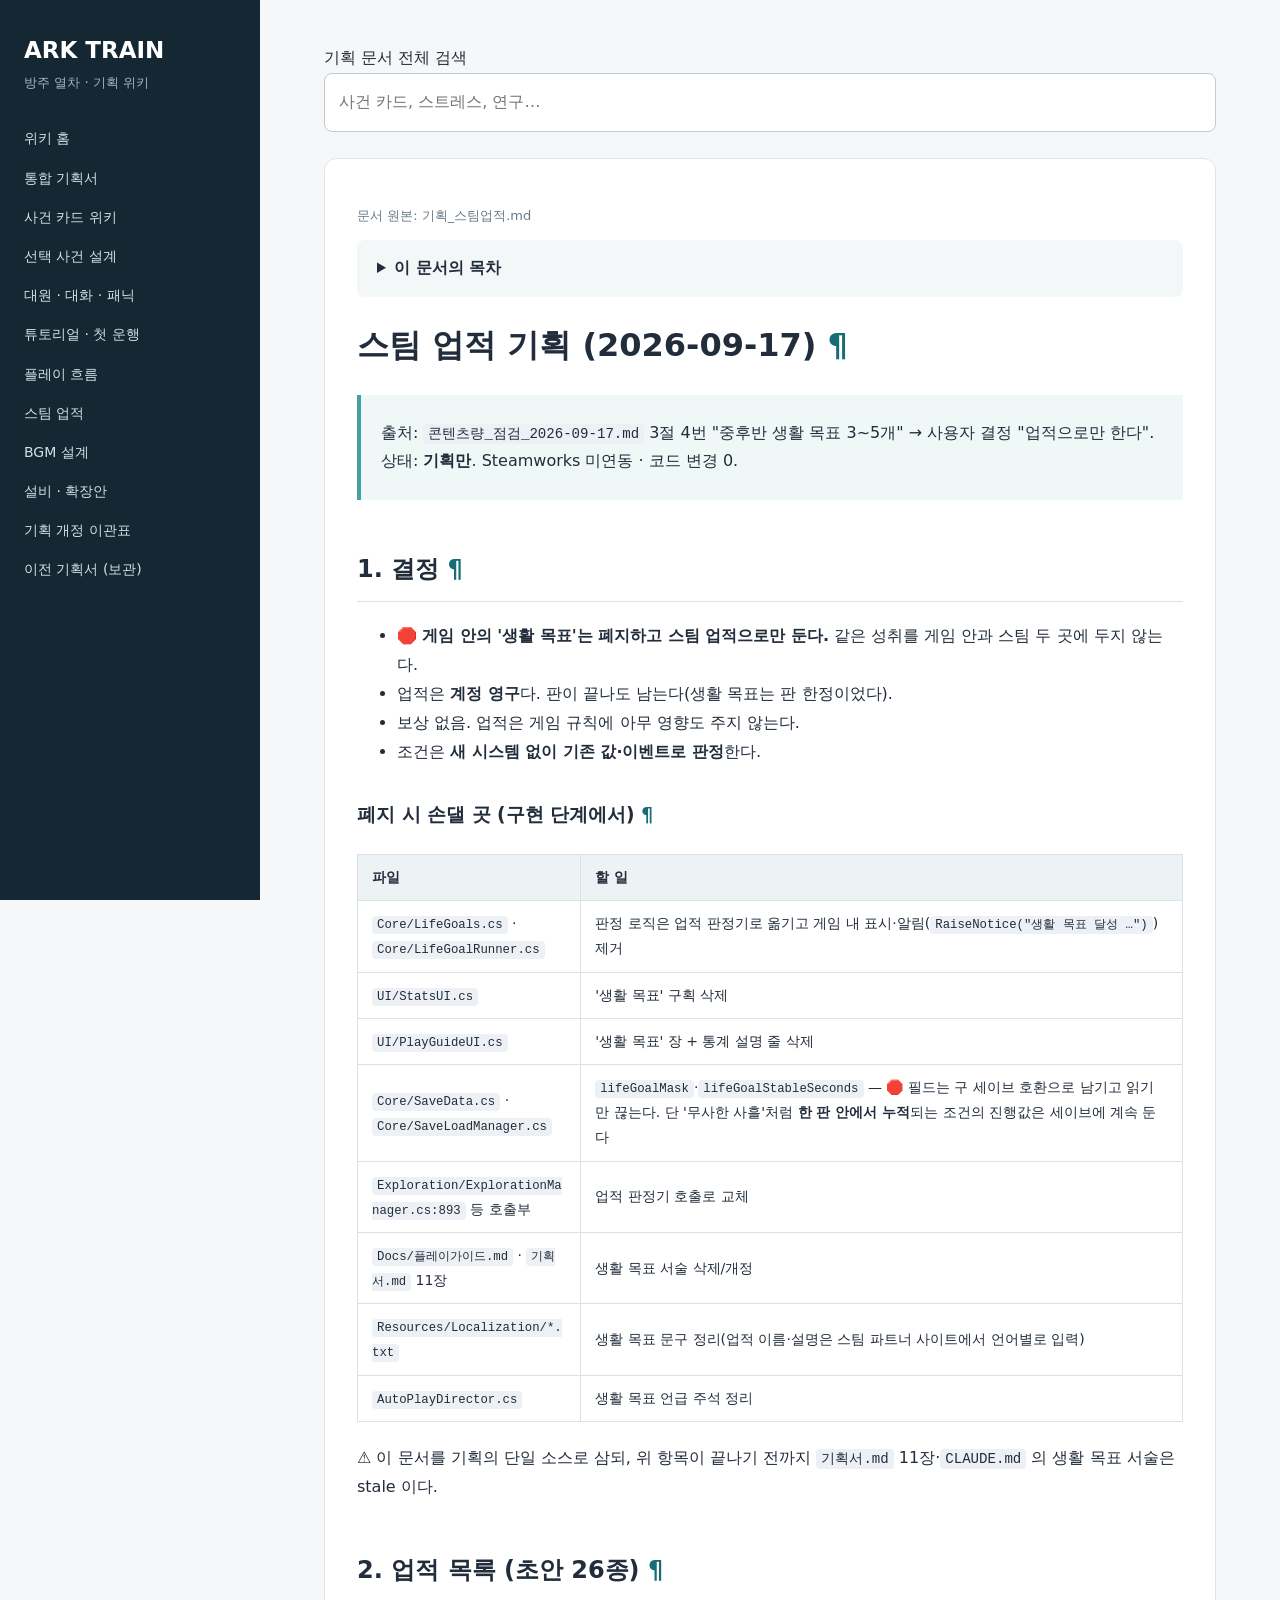
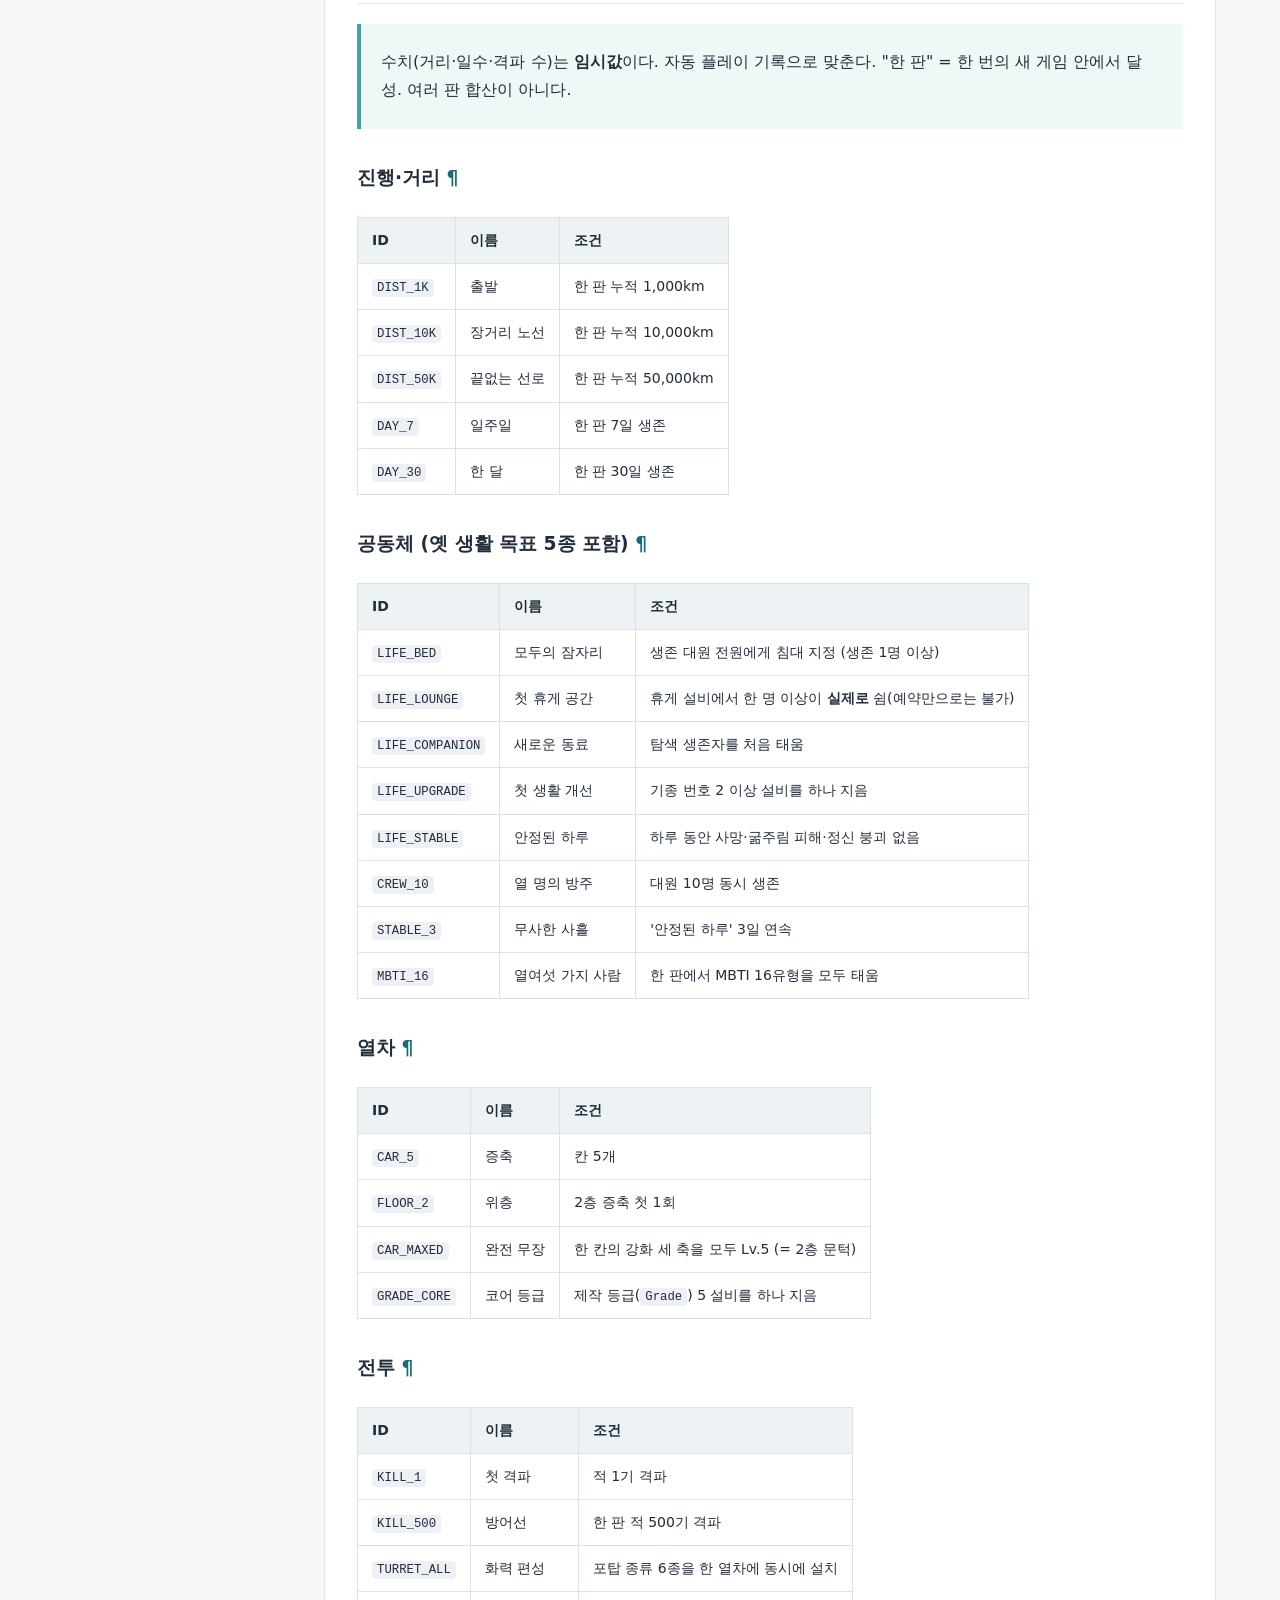
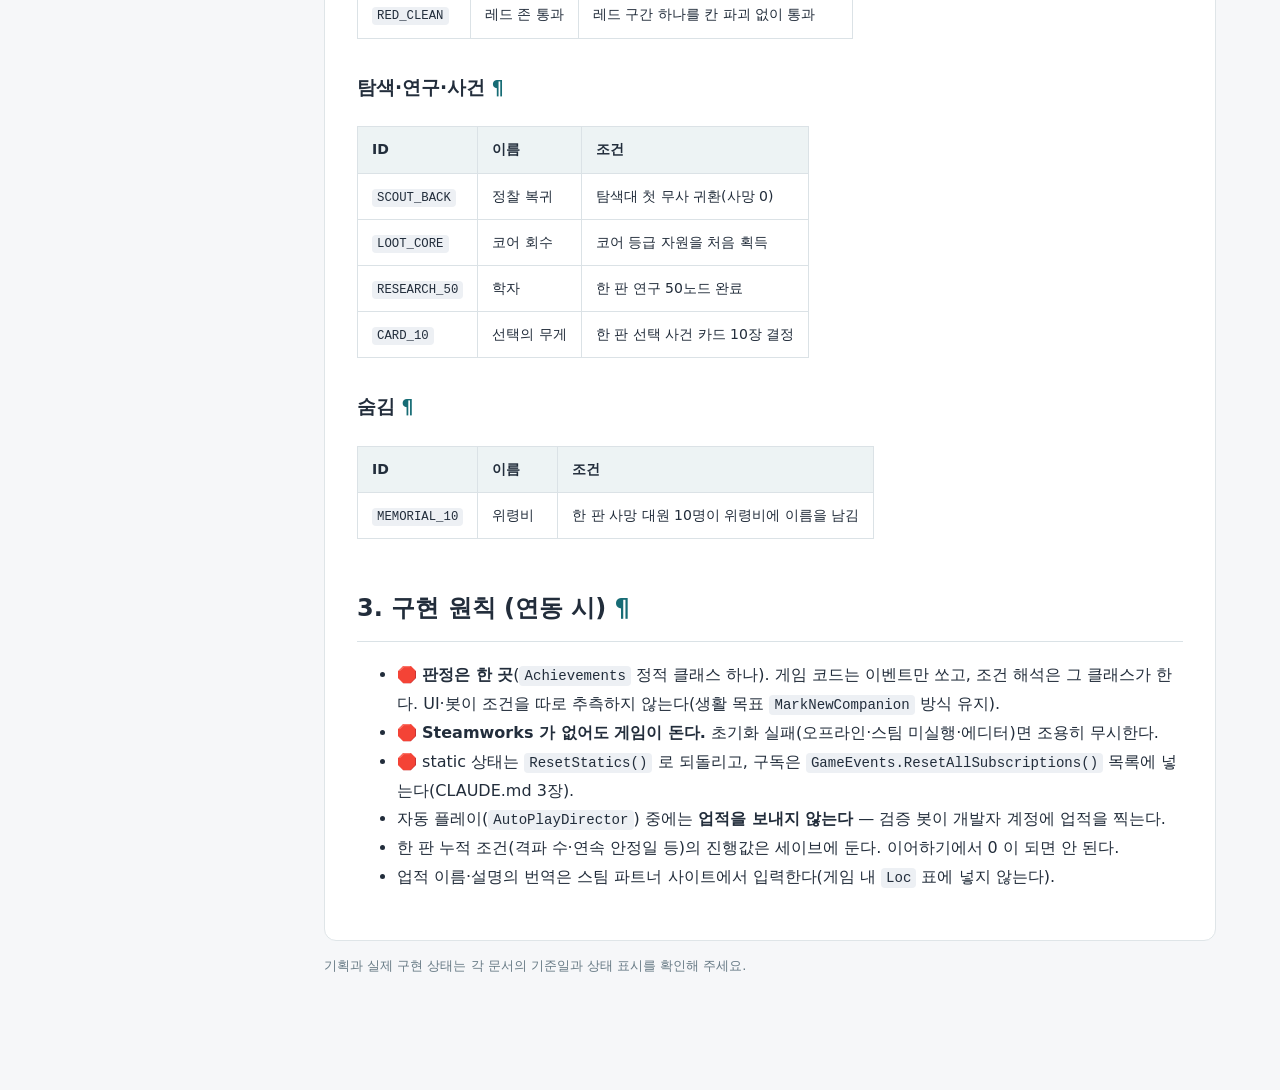
==== achievements.html @ 07cf61d9 "Publish Ark Train planning wiki" ====
<!doctype html><html lang="ko"><head><meta charset="utf-8"><meta name="viewport" content="width=device-width,initial-scale=1"><title>스팀 업적 · 방주 열차 기획 위키</title><link rel="stylesheet" href="style.css"><script defer src="search.js"></script></head><body><aside><strong>ARK TRAIN</strong><small>방주 열차 · 기획 위키</small><nav aria-label="문서 메뉴"><a href="index.html">위키 홈</a><a href="design.html">통합 기획서</a><a href="events.html">사건 카드 위키</a><a href="choices.html">선택 사건 설계</a><a href="crew.html">대원 · 대화 · 패닉</a><a href="tutorial.html">튜토리얼 · 첫 운행</a><a href="flow.html">플레이 흐름</a><a href="achievements.html">스팀 업적</a><a href="music.html">BGM 설계</a><a href="facilities.html">설비 · 확장안</a><a href="migration.html">기획 개정 이관표</a><a href="archive.html">이전 기획서 (보관)</a></nav></aside><main><label for="search">기획 문서 전체 검색</label><input id="search" type="search" placeholder="사건 카드, 스트레스, 연구…" autocomplete="off"><div id="results" aria-live="polite"></div><article><p class="meta">문서 원본: 기획_스팀업적.md</p><details><summary>이 문서의 목차</summary><div class="toc">
<ul>
<li><a href="#2026-09-17">스팀 업적 기획 (2026-09-17)</a><ul>
<li><a href="#1">1. 결정</a><ul>
<li><a href="#_1">폐지 시 손댈 곳 (구현 단계에서)</a></li>
</ul>
</li>
<li><a href="#2-26">2. 업적 목록 (초안 26종)</a><ul>
<li><a href="#_2">진행·거리</a></li>
<li><a href="#5">공동체 (옛 생활 목표 5종 포함)</a></li>
<li><a href="#_3">열차</a></li>
<li><a href="#_4">전투</a></li>
<li><a href="#_5">탐색·연구·사건</a></li>
<li><a href="#_6">숨김</a></li>
</ul>
</li>
<li><a href="#3">3. 구현 원칙 (연동 시)</a></li>
</ul>
</li>
</ul>
</div>
</details><h1 id="2026-09-17">스팀 업적 기획 (2026-09-17)<a class="headerlink" href="#2026-09-17" title="Permanent link"> ¶</a></h1>
<blockquote>
<p>출처: <code>콘텐츠량_점검_2026-09-17.md</code> 3절 4번 "중후반 생활 목표 3~5개" → 사용자 결정 "업적으로만 한다".
상태: <strong>기획만</strong>. Steamworks 미연동 · 코드 변경 0.</p>
</blockquote>
<h2 id="1">1. 결정<a class="headerlink" href="#1" title="Permanent link"> ¶</a></h2>
<ul>
<li>🛑 <strong>게임 안의 '생활 목표'는 폐지하고 스팀 업적으로만 둔다.</strong>
  같은 성취를 게임 안과 스팀 두 곳에 두지 않는다.</li>
<li>업적은 <strong>계정 영구</strong>다. 판이 끝나도 남는다(생활 목표는 판 한정이었다).</li>
<li>보상 없음. 업적은 게임 규칙에 아무 영향도 주지 않는다.</li>
<li>조건은 <strong>새 시스템 없이 기존 값·이벤트로 판정</strong>한다.</li>
</ul>
<h3 id="_1">폐지 시 손댈 곳 (구현 단계에서)<a class="headerlink" href="#_1" title="Permanent link"> ¶</a></h3>
<table>
<thead>
<tr>
<th>파일</th>
<th>할 일</th>
</tr>
</thead>
<tbody>
<tr>
<td><code>Core/LifeGoals.cs</code> · <code>Core/LifeGoalRunner.cs</code></td>
<td>판정 로직은 업적 판정기로 옮기고 게임 내 표시·알림(<code>RaiseNotice("생활 목표 달성 …")</code>) 제거</td>
</tr>
<tr>
<td><code>UI/StatsUI.cs</code></td>
<td>'생활 목표' 구획 삭제</td>
</tr>
<tr>
<td><code>UI/PlayGuideUI.cs</code></td>
<td>'생활 목표' 장 + 통계 설명 줄 삭제</td>
</tr>
<tr>
<td><code>Core/SaveData.cs</code> · <code>Core/SaveLoadManager.cs</code></td>
<td><code>lifeGoalMask</code>·<code>lifeGoalStableSeconds</code> — 🛑 필드는 구 세이브 호환으로 남기고 읽기만 끊는다. 단 '무사한 사흘'처럼 <strong>한 판 안에서 누적</strong>되는 조건의 진행값은 세이브에 계속 둔다</td>
</tr>
<tr>
<td><code>Exploration/ExplorationManager.cs:893</code> 등 호출부</td>
<td>업적 판정기 호출로 교체</td>
</tr>
<tr>
<td><code>Docs/플레이가이드.md</code> · <code>기획서.md</code> 11장</td>
<td>생활 목표 서술 삭제/개정</td>
</tr>
<tr>
<td><code>Resources/Localization/*.txt</code></td>
<td>생활 목표 문구 정리(업적 이름·설명은 스팀 파트너 사이트에서 언어별로 입력)</td>
</tr>
<tr>
<td><code>AutoPlayDirector.cs</code></td>
<td>생활 목표 언급 주석 정리</td>
</tr>
</tbody>
</table>
<p>⚠️ 이 문서를 기획의 단일 소스로 삼되, 위 항목이 끝나기 전까지 <code>기획서.md</code> 11장·<code>CLAUDE.md</code> 의 생활 목표 서술은 stale 이다.</p>
<h2 id="2-26">2. 업적 목록 (초안 26종)<a class="headerlink" href="#2-26" title="Permanent link"> ¶</a></h2>
<blockquote>
<p>수치(거리·일수·격파 수)는 <strong>임시값</strong>이다. 자동 플레이 기록으로 맞춘다.
"한 판" = 한 번의 새 게임 안에서 달성. 여러 판 합산이 아니다.</p>
</blockquote>
<h3 id="_2">진행·거리<a class="headerlink" href="#_2" title="Permanent link"> ¶</a></h3>
<table>
<thead>
<tr>
<th>ID</th>
<th>이름</th>
<th>조건</th>
</tr>
</thead>
<tbody>
<tr>
<td><code>DIST_1K</code></td>
<td>출발</td>
<td>한 판 누적 1,000km</td>
</tr>
<tr>
<td><code>DIST_10K</code></td>
<td>장거리 노선</td>
<td>한 판 누적 10,000km</td>
</tr>
<tr>
<td><code>DIST_50K</code></td>
<td>끝없는 선로</td>
<td>한 판 누적 50,000km</td>
</tr>
<tr>
<td><code>DAY_7</code></td>
<td>일주일</td>
<td>한 판 7일 생존</td>
</tr>
<tr>
<td><code>DAY_30</code></td>
<td>한 달</td>
<td>한 판 30일 생존</td>
</tr>
</tbody>
</table>
<h3 id="5">공동체 (옛 생활 목표 5종 포함)<a class="headerlink" href="#5" title="Permanent link"> ¶</a></h3>
<table>
<thead>
<tr>
<th>ID</th>
<th>이름</th>
<th>조건</th>
</tr>
</thead>
<tbody>
<tr>
<td><code>LIFE_BED</code></td>
<td>모두의 잠자리</td>
<td>생존 대원 전원에게 침대 지정 (생존 1명 이상)</td>
</tr>
<tr>
<td><code>LIFE_LOUNGE</code></td>
<td>첫 휴게 공간</td>
<td>휴게 설비에서 한 명 이상이 <strong>실제로</strong> 쉼(예약만으로는 불가)</td>
</tr>
<tr>
<td><code>LIFE_COMPANION</code></td>
<td>새로운 동료</td>
<td>탐색 생존자를 처음 태움</td>
</tr>
<tr>
<td><code>LIFE_UPGRADE</code></td>
<td>첫 생활 개선</td>
<td>기종 번호 2 이상 설비를 하나 지음</td>
</tr>
<tr>
<td><code>LIFE_STABLE</code></td>
<td>안정된 하루</td>
<td>하루 동안 사망·굶주림 피해·정신 붕괴 없음</td>
</tr>
<tr>
<td><code>CREW_10</code></td>
<td>열 명의 방주</td>
<td>대원 10명 동시 생존</td>
</tr>
<tr>
<td><code>STABLE_3</code></td>
<td>무사한 사흘</td>
<td>'안정된 하루' 3일 연속</td>
</tr>
<tr>
<td><code>MBTI_16</code></td>
<td>열여섯 가지 사람</td>
<td>한 판에서 MBTI 16유형을 모두 태움</td>
</tr>
</tbody>
</table>
<h3 id="_3">열차<a class="headerlink" href="#_3" title="Permanent link"> ¶</a></h3>
<table>
<thead>
<tr>
<th>ID</th>
<th>이름</th>
<th>조건</th>
</tr>
</thead>
<tbody>
<tr>
<td><code>CAR_5</code></td>
<td>증축</td>
<td>칸 5개</td>
</tr>
<tr>
<td><code>FLOOR_2</code></td>
<td>위층</td>
<td>2층 증축 첫 1회</td>
</tr>
<tr>
<td><code>CAR_MAXED</code></td>
<td>완전 무장</td>
<td>한 칸의 강화 세 축을 모두 Lv.5 (= 2층 문턱)</td>
</tr>
<tr>
<td><code>GRADE_CORE</code></td>
<td>코어 등급</td>
<td>제작 등급(<code>Grade</code>) 5 설비를 하나 지음</td>
</tr>
</tbody>
</table>
<h3 id="_4">전투<a class="headerlink" href="#_4" title="Permanent link"> ¶</a></h3>
<table>
<thead>
<tr>
<th>ID</th>
<th>이름</th>
<th>조건</th>
</tr>
</thead>
<tbody>
<tr>
<td><code>KILL_1</code></td>
<td>첫 격파</td>
<td>적 1기 격파</td>
</tr>
<tr>
<td><code>KILL_500</code></td>
<td>방어선</td>
<td>한 판 적 500기 격파</td>
</tr>
<tr>
<td><code>TURRET_ALL</code></td>
<td>화력 편성</td>
<td>포탑 종류 6종을 한 열차에 동시에 설치</td>
</tr>
<tr>
<td><code>RED_CLEAN</code></td>
<td>레드 존 통과</td>
<td>레드 구간 하나를 칸 파괴 없이 통과</td>
</tr>
</tbody>
</table>
<h3 id="_5">탐색·연구·사건<a class="headerlink" href="#_5" title="Permanent link"> ¶</a></h3>
<table>
<thead>
<tr>
<th>ID</th>
<th>이름</th>
<th>조건</th>
</tr>
</thead>
<tbody>
<tr>
<td><code>SCOUT_BACK</code></td>
<td>정찰 복귀</td>
<td>탐색대 첫 무사 귀환(사망 0)</td>
</tr>
<tr>
<td><code>LOOT_CORE</code></td>
<td>코어 회수</td>
<td>코어 등급 자원을 처음 획득</td>
</tr>
<tr>
<td><code>RESEARCH_50</code></td>
<td>학자</td>
<td>한 판 연구 50노드 완료</td>
</tr>
<tr>
<td><code>CARD_10</code></td>
<td>선택의 무게</td>
<td>한 판 선택 사건 카드 10장 결정</td>
</tr>
</tbody>
</table>
<h3 id="_6">숨김<a class="headerlink" href="#_6" title="Permanent link"> ¶</a></h3>
<table>
<thead>
<tr>
<th>ID</th>
<th>이름</th>
<th>조건</th>
</tr>
</thead>
<tbody>
<tr>
<td><code>MEMORIAL_10</code></td>
<td>위령비</td>
<td>한 판 사망 대원 10명이 위령비에 이름을 남김</td>
</tr>
</tbody>
</table>
<h2 id="3">3. 구현 원칙 (연동 시)<a class="headerlink" href="#3" title="Permanent link"> ¶</a></h2>
<ul>
<li>🛑 <strong>판정은 한 곳</strong>(<code>Achievements</code> 정적 클래스 하나). 게임 코드는 이벤트만 쏘고, 조건 해석은 그 클래스가 한다.
  UI·봇이 조건을 따로 추측하지 않는다(생활 목표 <code>MarkNewCompanion</code> 방식 유지).</li>
<li>🛑 <strong>Steamworks 가 없어도 게임이 돈다.</strong> 초기화 실패(오프라인·스팀 미실행·에디터)면 조용히 무시한다.</li>
<li>🛑 static 상태는 <code>ResetStatics()</code> 로 되돌리고, 구독은 <code>GameEvents.ResetAllSubscriptions()</code> 목록에 넣는다(CLAUDE.md 3장).</li>
<li>자동 플레이(<code>AutoPlayDirector</code>) 중에는 <strong>업적을 보내지 않는다</strong> — 검증 봇이 개발자 계정에 업적을 찍는다.</li>
<li>한 판 누적 조건(격파 수·연속 안정일 등)의 진행값은 세이브에 둔다. 이어하기에서 0 이 되면 안 된다.</li>
<li>업적 이름·설명의 번역은 스팀 파트너 사이트에서 입력한다(게임 내 <code>Loc</code> 표에 넣지 않는다).</li>
</ul></article><p class="meta">기획과 실제 구현 상태는 각 문서의 기준일과 상태 표시를 확인해 주세요.</p></main></body></html>
---- style.css ----
*{box-sizing:border-box}html{scroll-behavior:smooth}body{margin:0;background:#f6f7f9;color:#222d3b;font:16px/1.8 system-ui,"Malgun Gothic",sans-serif}a{color:#176c75;text-decoration:none}a:hover{text-decoration:underline}aside{position:fixed;width:260px;height:100vh;overflow:auto;padding:30px 24px;background:#142732;color:#fff}aside a{display:block;color:#d1e0e5;padding:7px 0;font-size:14px}aside strong{font-size:23px}aside small{display:block;color:#9fb5bf;margin-bottom:24px}main{max-width:1250px;margin-left:260px;padding:44px 5vw 100px}article{background:white;border:1px solid #dfe5e8;border-radius:12px;padding:32px;overflow-wrap:anywhere}h1{font-size:32px;line-height:1.4}h2{margin-top:48px;border-bottom:1px solid #dae2e6;padding-bottom:10px}h3{margin-top:32px}h1,h2,h3{scroll-margin-top:24px}table{display:block;overflow:auto;border-collapse:collapse;font-size:14px;margin:22px 0}td,th{border:1px solid #dbe2e6;padding:10px 14px;min-width:80px}th{background:#edf3f4;text-align:left}blockquote{border-left:4px solid #45a2a0;margin:20px 0;padding:8px 20px;background:#f0f7f7}code{background:#edf0f4;padding:2px 5px;border-radius:4px;font-size:.88em}pre{overflow:auto;background:#edf0f4;padding:18px}input{width:100%;padding:14px;border:1px solid #bdcdd3;border-radius:8px;font:inherit}#results{margin:12px 0 26px}#results a{display:block;background:white;padding:12px 18px;border-bottom:1px solid #ddd}#results small{display:block;color:#647580}.cards{display:grid;grid-template-columns:repeat(auto-fit,minmax(230px,1fr));gap:14px}.cards a{border:1px solid #dae4e7;border-radius:9px;padding:22px;background:#f6fafb}.meta{color:#687b86;font-size:13px}.toc{font-size:14px;max-height:330px;overflow:auto}details{background:#f4f7f8;padding:14px 20px;border-radius:8px}summary{cursor:pointer;font-weight:600}@media(max-width:800px){aside{position:static;width:100%;height:auto;padding:18px 22px}aside nav{display:flex;gap:16px;overflow:auto}aside a{white-space:nowrap}aside small{margin-bottom:8px}main{margin:0;padding:24px 15px}article{padding:20px}h1{font-size:26px}}
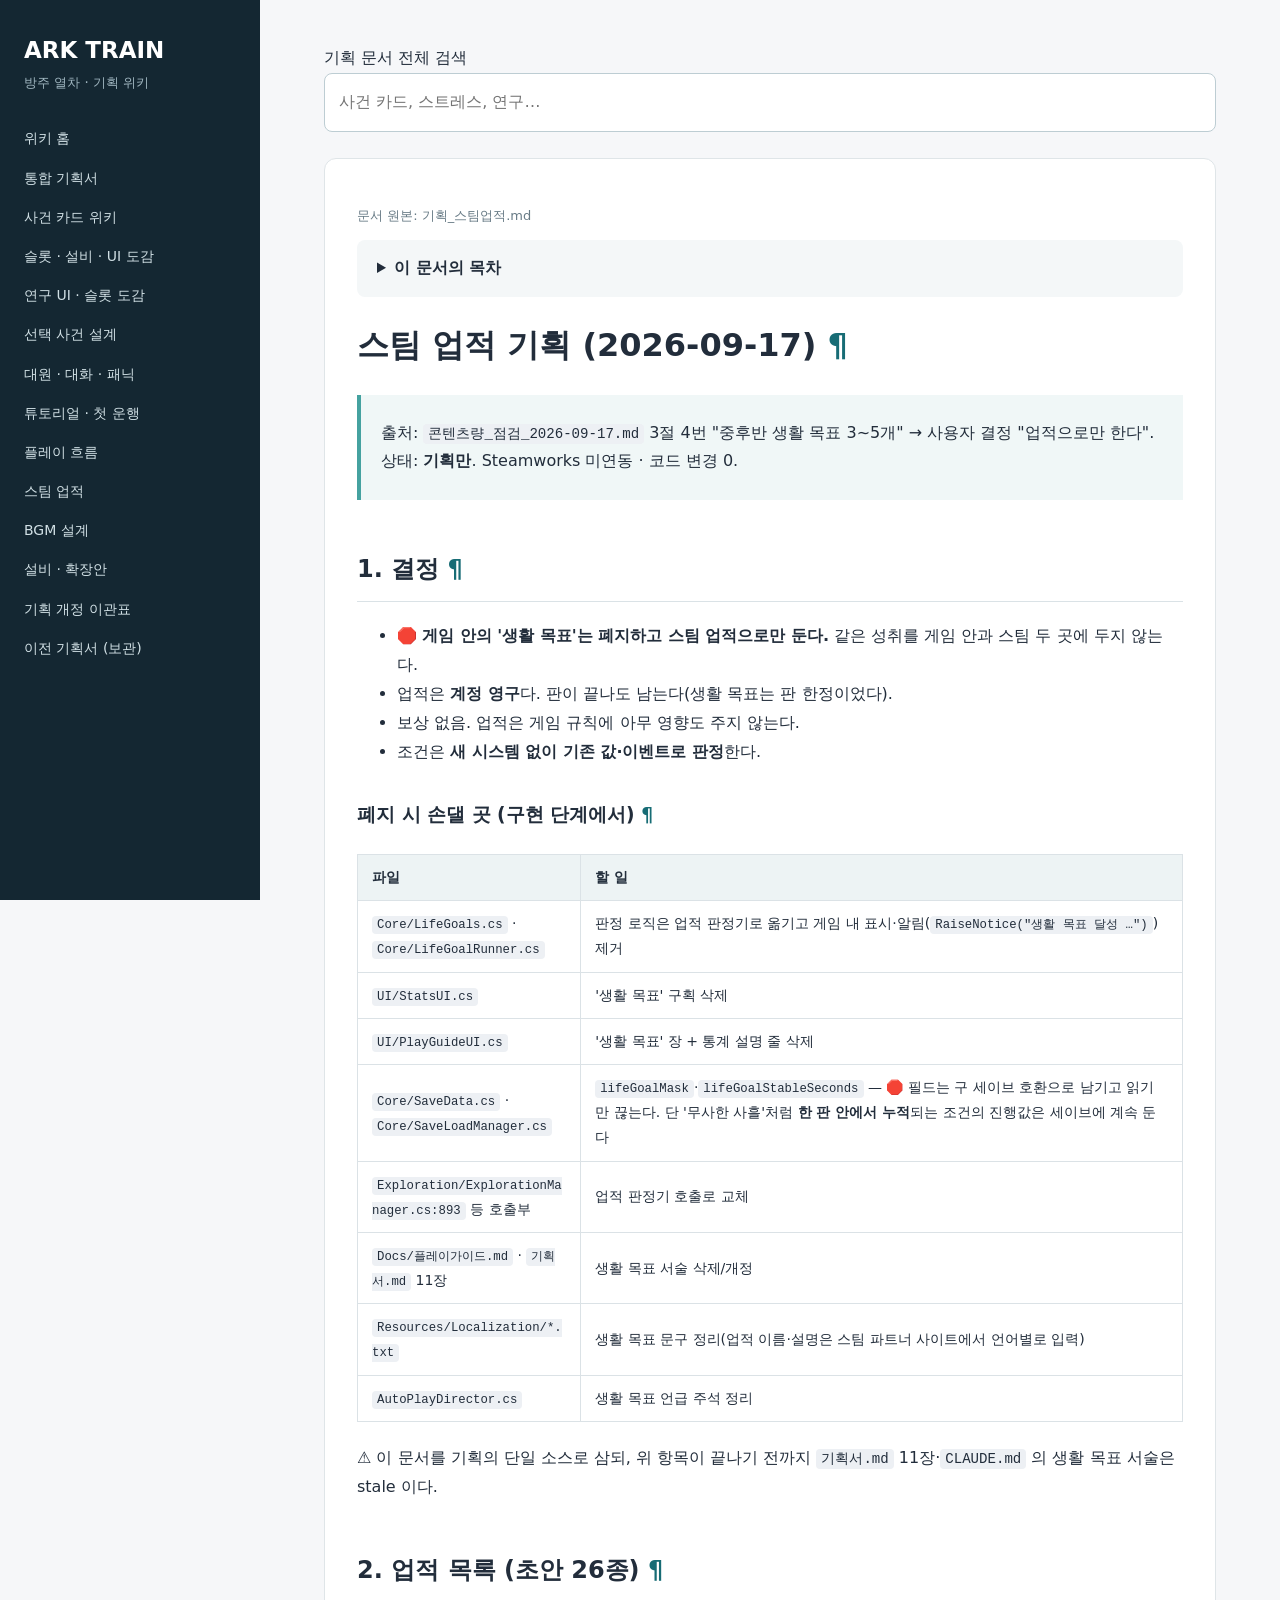
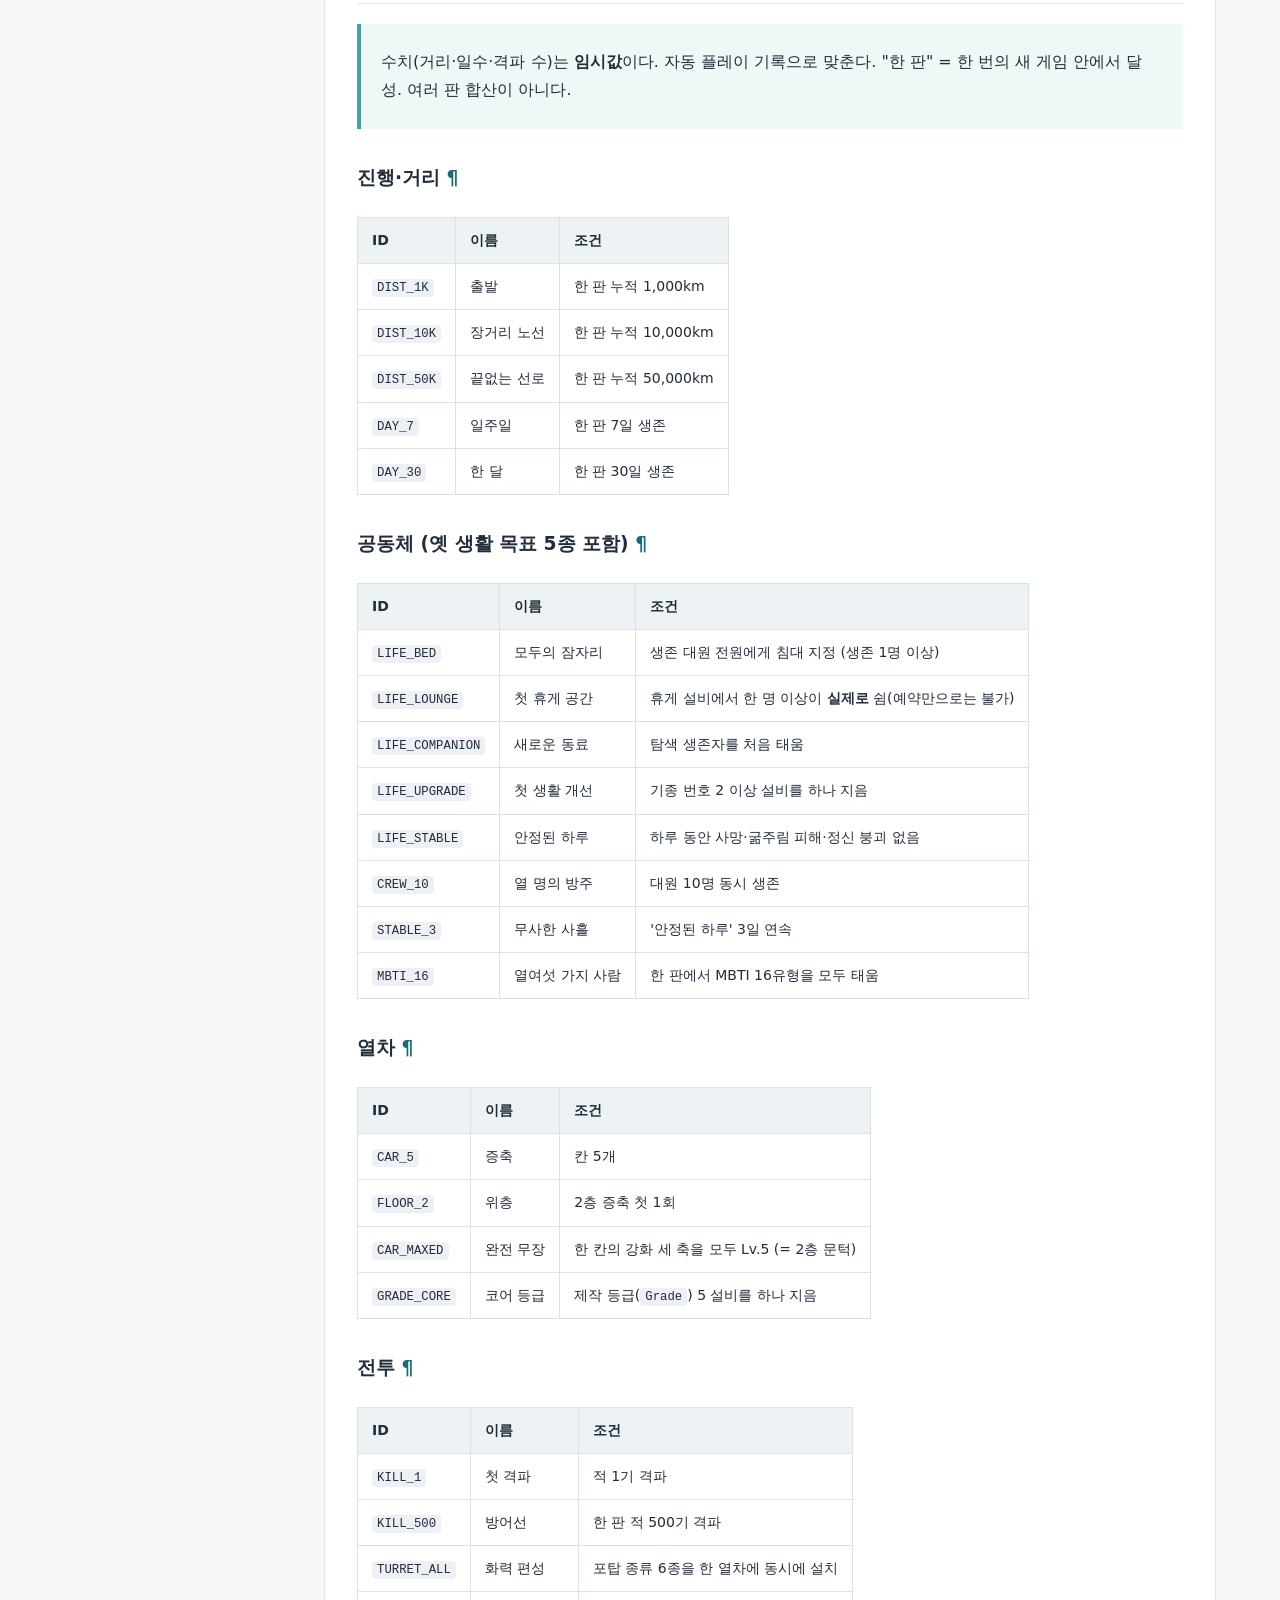
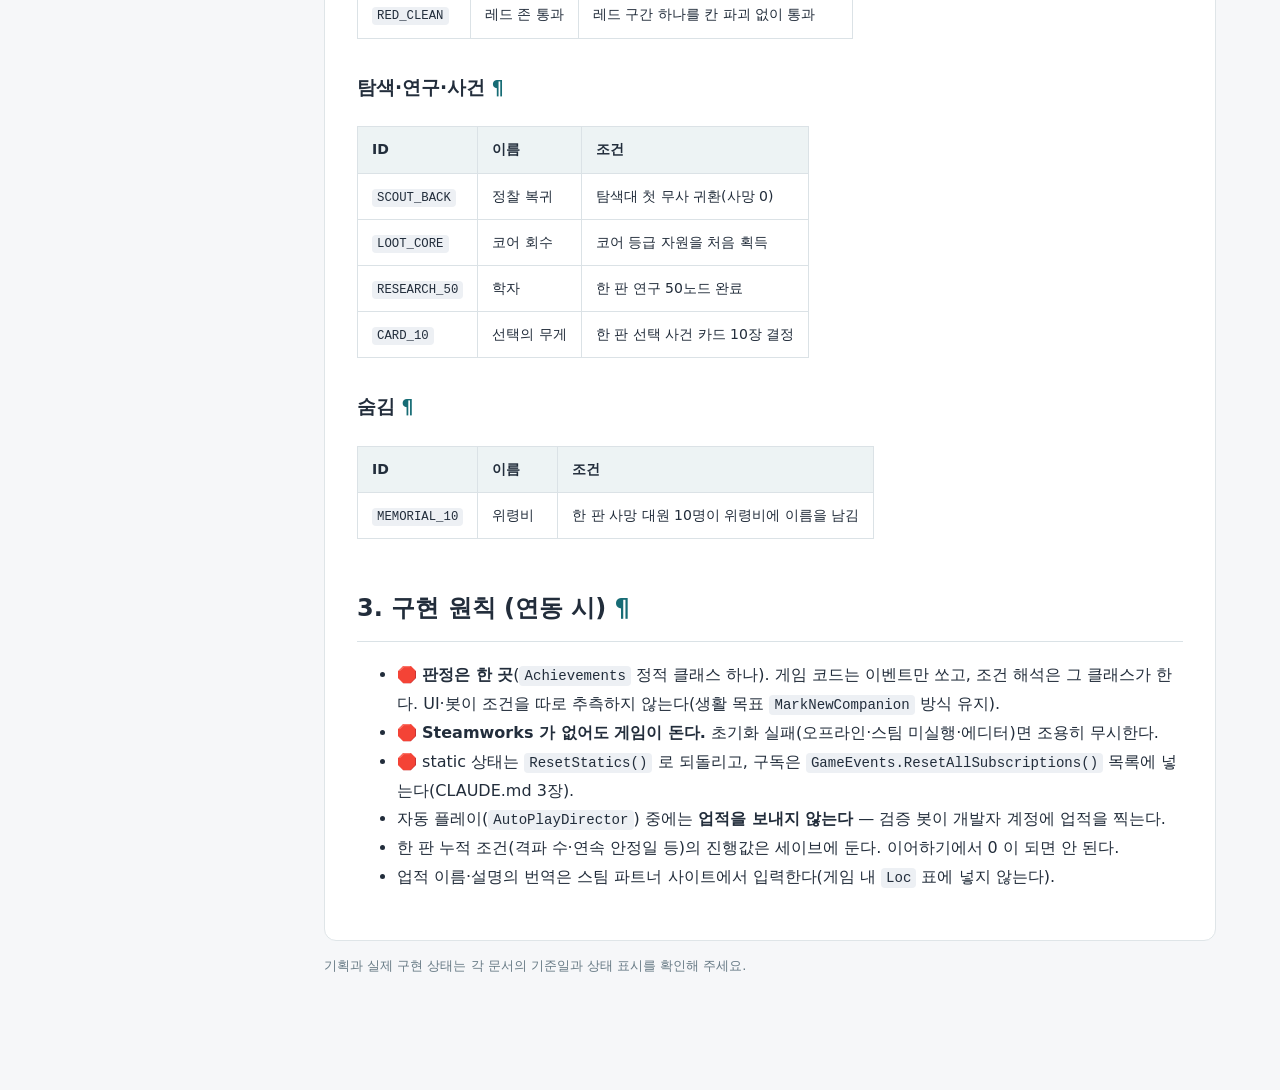
==== commit cfa19205: "Publish event, facility and research UI visual catalogs" ====
--- a/achievements.html
+++ b/achievements.html
@@ -1,4 +1,4 @@
-<!doctype html><html lang="ko"><head><meta charset="utf-8"><meta name="viewport" content="width=device-width,initial-scale=1"><title>스팀 업적 · 방주 열차 기획 위키</title><link rel="stylesheet" href="style.css"><script defer src="search.js"></script></head><body><aside><strong>ARK TRAIN</strong><small>방주 열차 · 기획 위키</small><nav aria-label="문서 메뉴"><a href="index.html">위키 홈</a><a href="design.html">통합 기획서</a><a href="events.html">사건 카드 위키</a><a href="choices.html">선택 사건 설계</a><a href="crew.html">대원 · 대화 · 패닉</a><a href="tutorial.html">튜토리얼 · 첫 운행</a><a href="flow.html">플레이 흐름</a><a href="achievements.html">스팀 업적</a><a href="music.html">BGM 설계</a><a href="facilities.html">설비 · 확장안</a><a href="migration.html">기획 개정 이관표</a><a href="archive.html">이전 기획서 (보관)</a></nav></aside><main><label for="search">기획 문서 전체 검색</label><input id="search" type="search" placeholder="사건 카드, 스트레스, 연구…" autocomplete="off"><div id="results" aria-live="polite"></div><article><p class="meta">문서 원본: 기획_스팀업적.md</p><details><summary>이 문서의 목차</summary><div class="toc">
+<!doctype html><html lang="ko"><head><meta charset="utf-8"><meta name="viewport" content="width=device-width,initial-scale=1"><title>스팀 업적 · 방주 열차 기획 위키</title><link rel="stylesheet" href="style.css"><script defer src="search.js"></script></head><body><aside><strong>ARK TRAIN</strong><small>방주 열차 · 기획 위키</small><nav aria-label="문서 메뉴"><a href="index.html">위키 홈</a><a href="design.html">통합 기획서</a><a href="events.html">사건 카드 위키</a><a href="slots.html">슬롯 · 설비 · UI 도감</a><a href="research-atlas.html">연구 UI · 슬롯 도감</a><a href="choices.html">선택 사건 설계</a><a href="crew.html">대원 · 대화 · 패닉</a><a href="tutorial.html">튜토리얼 · 첫 운행</a><a href="flow.html">플레이 흐름</a><a href="achievements.html">스팀 업적</a><a href="music.html">BGM 설계</a><a href="facilities.html">설비 · 확장안</a><a href="migration.html">기획 개정 이관표</a><a href="archive.html">이전 기획서 (보관)</a></nav></aside><main><label for="search">기획 문서 전체 검색</label><input id="search" type="search" placeholder="사건 카드, 스트레스, 연구…" autocomplete="off"><div id="results" aria-live="polite"></div><article><p class="meta">문서 원본: 기획_스팀업적.md</p><details><summary>이 문서의 목차</summary><div class="toc">
 <ul>
 <li><a href="#2026-09-17">스팀 업적 기획 (2026-09-17)</a><ul>
 <li><a href="#1">1. 결정</a><ul>
--- a/style.css
+++ b/style.css
@@ -1 +1 @@
-*{box-sizing:border-box}html{scroll-behavior:smooth}body{margin:0;background:#f6f7f9;color:#222d3b;font:16px/1.8 system-ui,"Malgun Gothic",sans-serif}a{color:#176c75;text-decoration:none}a:hover{text-decoration:underline}aside{position:fixed;width:260px;height:100vh;overflow:auto;padding:30px 24px;background:#142732;color:#fff}aside a{display:block;color:#d1e0e5;padding:7px 0;font-size:14px}aside strong{font-size:23px}aside small{display:block;color:#9fb5bf;margin-bottom:24px}main{max-width:1250px;margin-left:260px;padding:44px 5vw 100px}article{background:white;border:1px solid #dfe5e8;border-radius:12px;padding:32px;overflow-wrap:anywhere}h1{font-size:32px;line-height:1.4}h2{margin-top:48px;border-bottom:1px solid #dae2e6;padding-bottom:10px}h3{margin-top:32px}h1,h2,h3{scroll-margin-top:24px}table{display:block;overflow:auto;border-collapse:collapse;font-size:14px;margin:22px 0}td,th{border:1px solid #dbe2e6;padding:10px 14px;min-width:80px}th{background:#edf3f4;text-align:left}blockquote{border-left:4px solid #45a2a0;margin:20px 0;padding:8px 20px;background:#f0f7f7}code{background:#edf0f4;padding:2px 5px;border-radius:4px;font-size:.88em}pre{overflow:auto;background:#edf0f4;padding:18px}input{width:100%;padding:14px;border:1px solid #bdcdd3;border-radius:8px;font:inherit}#results{margin:12px 0 26px}#results a{display:block;background:white;padding:12px 18px;border-bottom:1px solid #ddd}#results small{display:block;color:#647580}.cards{display:grid;grid-template-columns:repeat(auto-fit,minmax(230px,1fr));gap:14px}.cards a{border:1px solid #dae4e7;border-radius:9px;padding:22px;background:#f6fafb}.meta{color:#687b86;font-size:13px}.toc{font-size:14px;max-height:330px;overflow:auto}details{background:#f4f7f8;padding:14px 20px;border-radius:8px}summary{cursor:pointer;font-weight:600}@media(max-width:800px){aside{position:static;width:100%;height:auto;padding:18px 22px}aside nav{display:flex;gap:16px;overflow:auto}aside a{white-space:nowrap}aside small{margin-bottom:8px}main{margin:0;padding:24px 15px}article{padding:20px}h1{font-size:26px}}+*{box-sizing:border-box}html{scroll-behavior:smooth}body{margin:0;background:#f6f7f9;color:#222d3b;font:16px/1.8 system-ui,"Malgun Gothic",sans-serif}a{color:#176c75;text-decoration:none}a:hover{text-decoration:underline}aside{position:fixed;width:260px;height:100vh;overflow:auto;padding:30px 24px;background:#142732;color:#fff}aside a{display:block;color:#d1e0e5;padding:7px 0;font-size:14px}aside strong{font-size:23px}aside small{display:block;color:#9fb5bf;margin-bottom:24px}main{max-width:1250px;margin-left:260px;padding:44px 5vw 100px}article{background:white;border:1px solid #dfe5e8;border-radius:12px;padding:32px;overflow-wrap:anywhere}h1{font-size:32px;line-height:1.4}h2{margin-top:48px;border-bottom:1px solid #dae2e6;padding-bottom:10px}h3{margin-top:32px}h1,h2,h3{scroll-margin-top:24px}table{display:block;overflow:auto;border-collapse:collapse;font-size:14px;margin:22px 0}td,th{border:1px solid #dbe2e6;padding:10px 14px;min-width:80px}th{background:#edf3f4;text-align:left}blockquote{border-left:4px solid #45a2a0;margin:20px 0;padding:8px 20px;background:#f0f7f7}code{background:#edf0f4;padding:2px 5px;border-radius:4px;font-size:.88em}pre{overflow:auto;background:#edf0f4;padding:18px}input{width:100%;padding:14px;border:1px solid #bdcdd3;border-radius:8px;font:inherit}#results{margin:12px 0 26px}#results a{display:block;background:white;padding:12px 18px;border-bottom:1px solid #ddd}#results small{display:block;color:#647580}.cards{display:grid;grid-template-columns:repeat(auto-fit,minmax(230px,1fr));gap:14px}.cards a{border:1px solid #dae4e7;border-radius:9px;padding:22px;background:#f6fafb}.meta{color:#687b86;font-size:13px}.toc{font-size:14px;max-height:330px;overflow:auto}details{background:#f4f7f8;padding:14px 20px;border-radius:8px}summary{cursor:pointer;font-weight:600}@media(max-width:800px){aside{position:static;width:100%;height:auto;padding:18px 22px}aside nav{display:flex;gap:16px;overflow:auto}aside a{white-space:nowrap}aside small{margin-bottom:8px}main{margin:0;padding:24px 15px}article{padding:20px}h1{font-size:26px}}figure{margin:24px 0;border:1px solid #dbe4e8;border-radius:12px;overflow:hidden;background:#142732}figure a{display:block}figure img{display:block;width:100%;height:auto}figcaption{padding:14px 18px;background:#f1f6f7;font-size:14px}figcaption strong,figcaption span{display:block}figcaption span{color:#657780;font-size:12px}.gallery{display:grid;grid-template-columns:repeat(2,minmax(0,1fr));gap:18px}.gallery figure{margin:0}.gallery figure>a{aspect-ratio:16/10;display:flex;align-items:center}.gallery img{max-height:100%;object-fit:contain}@media(max-width:650px){.gallery{grid-template-columns:1fr}}.pixel-art>a{min-height:130px;display:flex;align-items:center;justify-content:center;padding:22px}.pixel-art img{width:auto;height:auto;max-width:100%;min-width:216px;image-rendering:pixelated}.facility-entry{border:1px solid #d3e0e4;border-radius:12px;padding:24px;margin:18px 0;scroll-margin-top:24px}.facility-entry h4{font-size:23px;margin:0}.facility-entry .pixel-art{max-width:500px}.badge{color:#177781;font-weight:650;font-size:13px}.slot-strip{display:flex;gap:4px;margin:12px 0}.slot-strip i{display:block;width:30px;height:22px;border:1px solid #adbdc5;background:#edf1f3}.slot-strip i.used{background:#1b969a;border-color:#14747a}.research-grid{display:grid;grid-template-columns:repeat(auto-fit,minmax(230px,1fr));gap:14px;margin-top:24px}.research-node{border:1px solid #cddde1;padding:20px;border-radius:10px;scroll-margin-top:20px}.research-node h3{margin:8px 0;font-size:18px}.research-node p{font-size:14px}.research-node img{object-fit:contain;image-rendering:pixelated;background:#142732;border-radius:6px;padding:6px}.atlas-filter{margin-top:20px}.facility-entry[hidden]{display:none}.ui-shot{max-width:100%}
